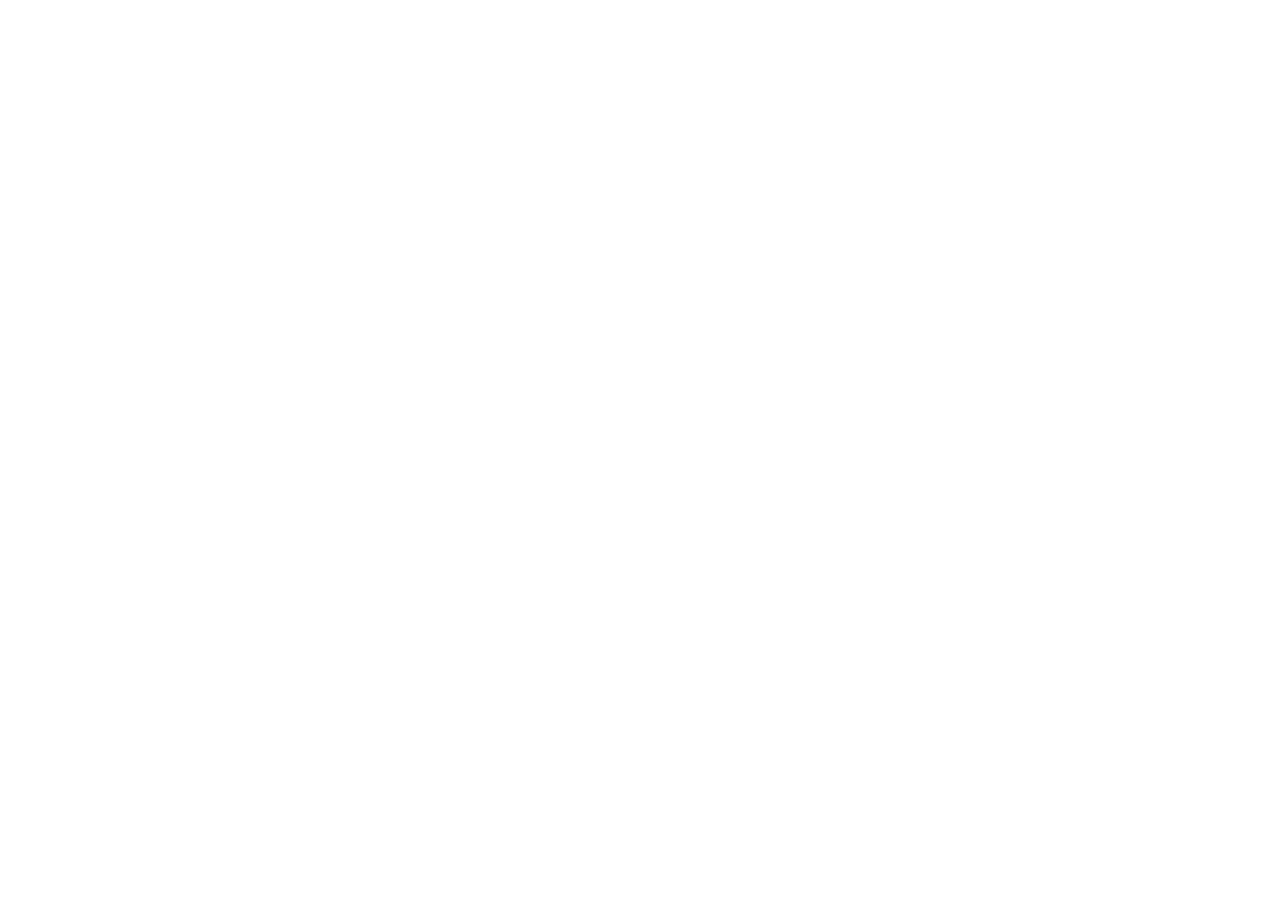
==== index.html @ 03cedf48 "Fix surname case" ====
<html>
  <head>
    <title>delabanda.com</title>
    <meta http-equiv="refresh" content="0; URL=https://www.linkedin.com/in/pilardelabanda/" />
  </head>
  <body>
    <a href="https://www.linkedin.com/in/pilardelabanda/">Pilar de la Banda @ LinkedIn</a>
  </body>
</html>
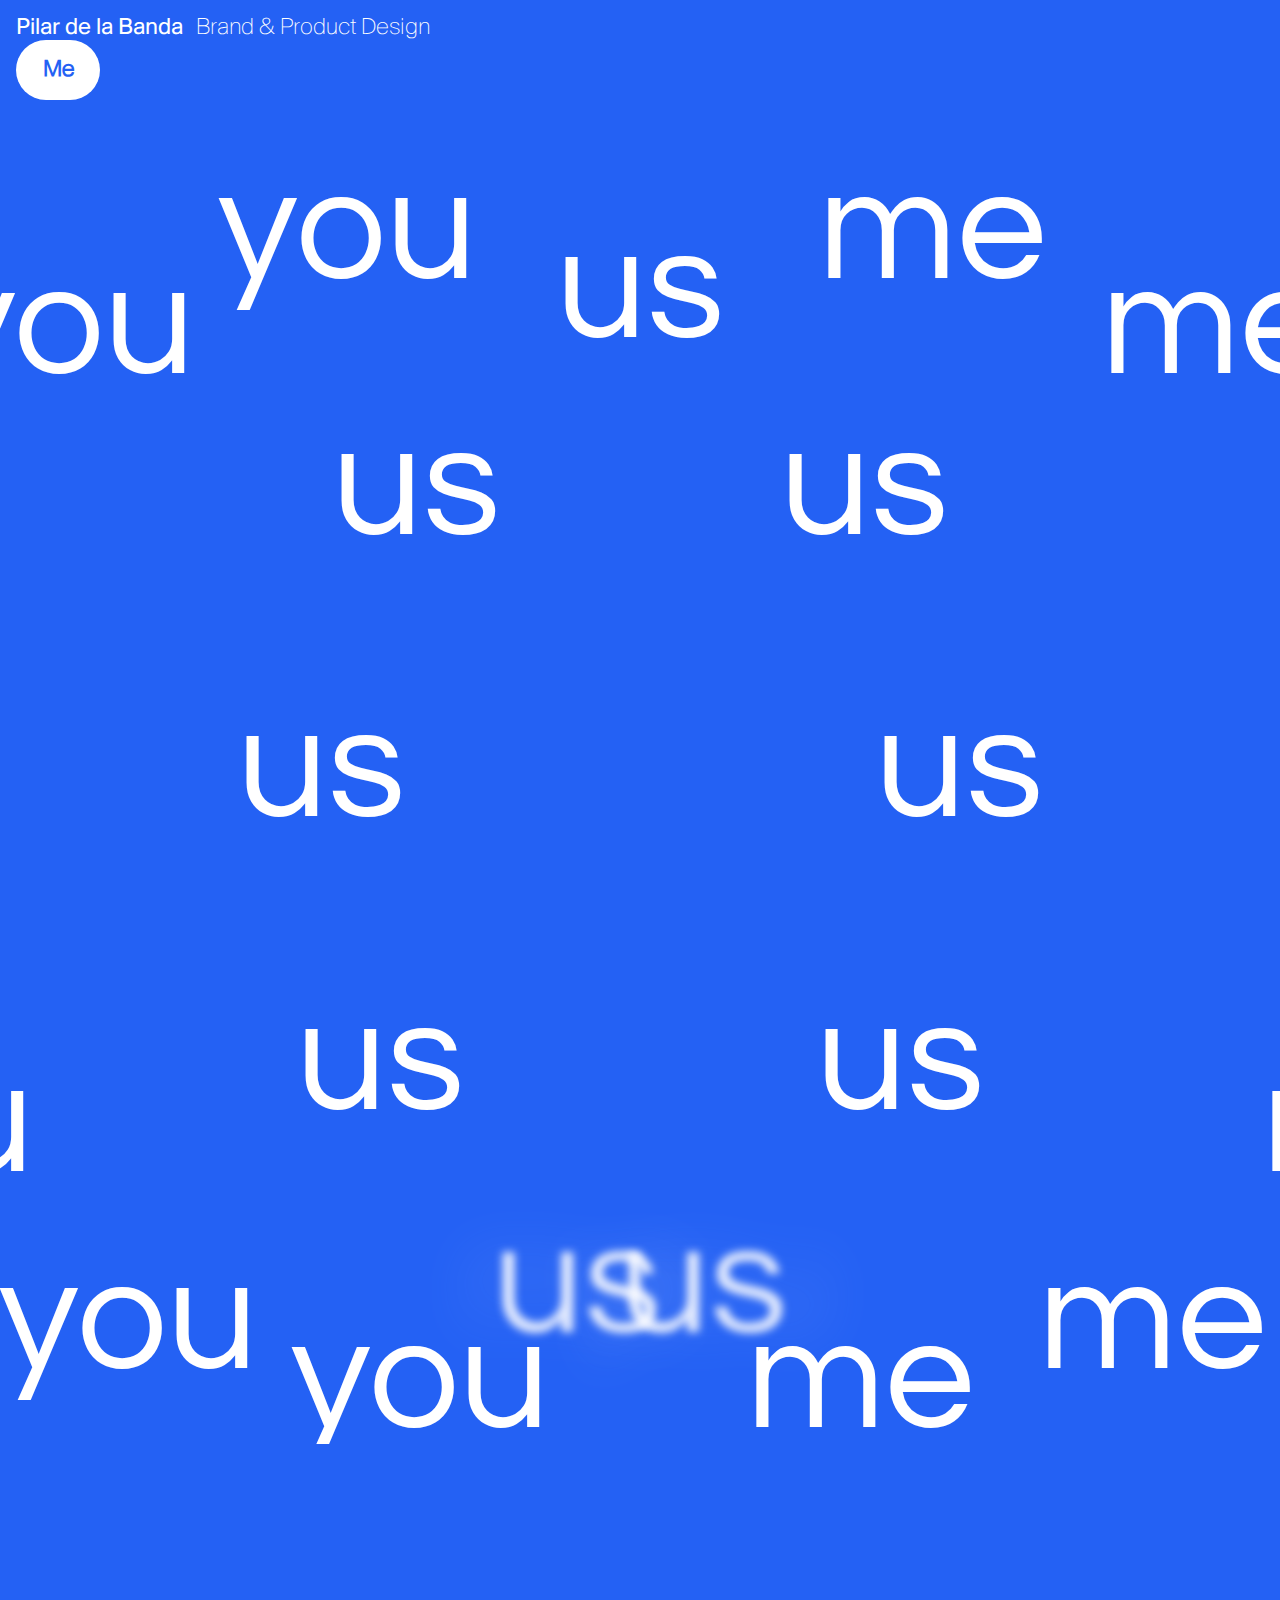
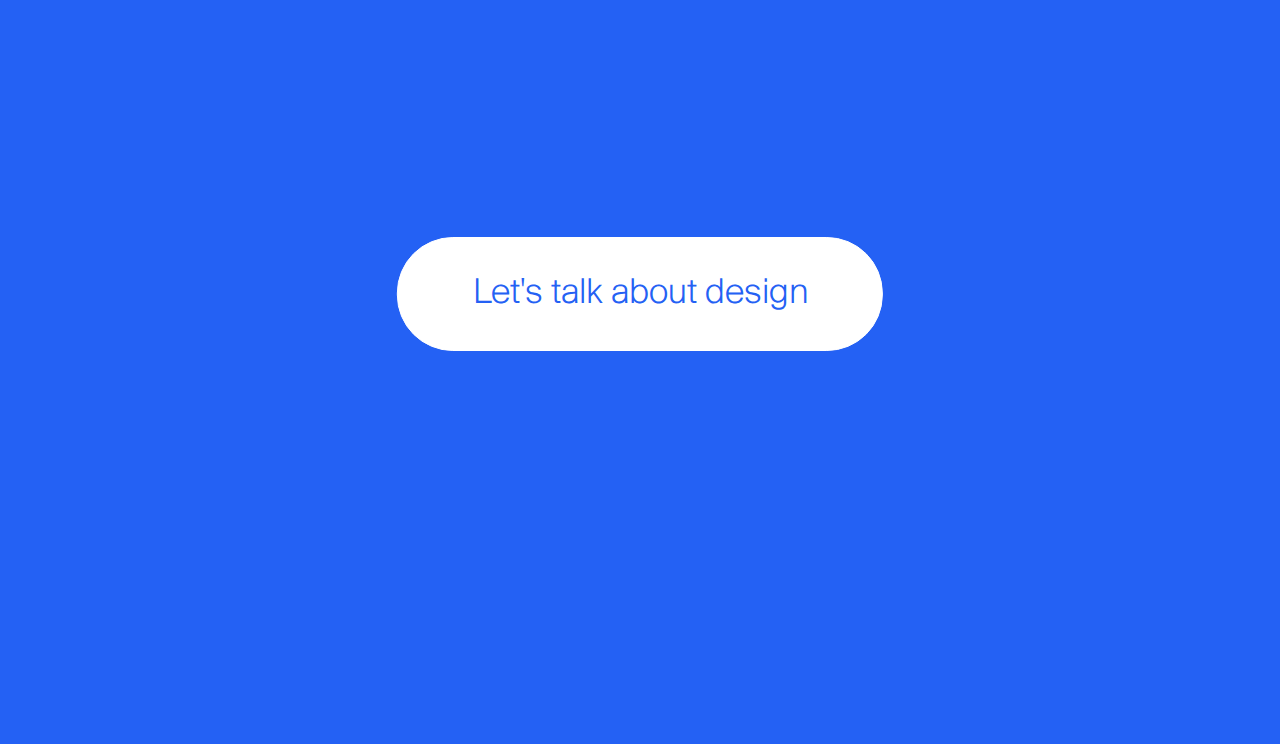
==== commit a6e43893: "Publish website" ====
--- a/index.html
+++ b/index.html
@@ -1,9 +1,41 @@
-<html>
-  <head>
-    <title>delabanda.com</title>
-    <meta http-equiv="refresh" content="0; URL=https://www.linkedin.com/in/pilardelabanda/" />
-  </head>
-  <body>
-    <a href="https://www.linkedin.com/in/pilardelabanda/">Pilar de la Banda @ LinkedIn</a>
-  </body>
-</html>
+<!doctype html>
+<html lang="en">
+    <head>
+        <title>Pilar de la Banda</title>
+        <meta charset="utf-8">
+        <meta http-equiv="X-UA-Compatible" content="IE=edge">
+        <meta name="viewport" content="width=device-width, initial-scale=1, maximum-scale=1, user-scalable=no">
+        <script
+            src="https://code.jquery.com/jquery-3.6.0.min.js"
+            integrity="sha256-/xUj+3OJU5yExlq6GSYGSHk7tPXikynS7ogEvDej/m4="
+            crossorigin="anonymous"></script>
+        <link href="https://cdn.jsdelivr.net/npm/bootstrap@5.2.0-beta1/dist/css/bootstrap.min.css" rel="stylesheet" integrity="sha384-0evHe/X+R7YkIZDRvuzKMRqM+OrBnVFBL6DOitfPri4tjfHxaWutUpFmBp4vmVor" crossorigin="anonymous">
+        <script src="https://cdn.jsdelivr.net/npm/bootstrap@5.2.0-beta1/dist/js/bootstrap.bundle.min.js" integrity="sha384-pprn3073KE6tl6bjs2QrFaJGz5/SUsLqktiwsUTF55Jfv3qYSDhgCecCxMW52nD2" crossorigin="anonymous"></script>
+        <script src="script.js"></script>
+        <link rel="stylesheet" type="text/css" href="fonts.css">
+        <link rel="stylesheet" type="text/css" href="styles.css">
+    </head>
+    <body class="home">
+        <div id="header_container" class="container-fluid">
+            <div class="header row justify-content-between align-items-center">
+                <div class="col-9 text-start">
+                    <span class="name">Pilar de la Banda</span>
+                    <span class="title">Brand & Product Design</span>
+                </div>
+                <div class="col-3 text-end">
+                    <a href="about.html">
+                        <span class="me-nav-circle">Me</span>
+                    </a>
+                </div>
+            </div>
+        </div>
+        <div id="youmeus_container" class="tr-med">
+            <div id="youmeus"></div>
+        </div>
+        <div class="container-fluid">
+            <div id="footer">
+                <div class="abs-centered"><a id="letstalk" href="https://www.linkedin.com/in/pilardelabanda/">Let's talk about design</a></div>
+            </div>
+        </div>
+    </body>
+</html>--- a/fonts.css
+++ b/fonts.css
@@ -0,0 +1,79 @@
+@font-face {
+    font-family: "SuisseBPIntl-AntiqueItalic";
+    src: url("fonts/Suisse BP Int'l Antique Italic.woff");
+}
+
+@font-face {
+    font-family: "SuisseBPIntl-Antique";
+    src: url("fonts/Suisse BP Int'l Antique.woff");
+}
+
+@font-face {
+    font-family: "SuisseBPIntl-BlackItalic";
+    src: url("fonts/Suisse BP Int'l Black Italic.woff");
+}
+
+@font-face {
+    font-family: "SuisseBPIntl-Black";
+    src: url("fonts/Suisse BP Int'l Black.woff");
+}
+
+@font-face {
+    font-family: "SuisseBPIntl-BoldItalic";
+    src: url("fonts/Suisse BP Int'l Bold Italic.woff");
+}
+
+@font-face {
+    font-family: "SuisseBPIntl-Bold";
+    src: url("fonts/Suisse BP Int'l Bold.woff");
+}
+
+@font-face {
+    font-family: "SuisseBPIntl-LightItalic";
+    src: url("fonts/Suisse BP Int'l Light Italic.woff");
+}
+
+@font-face {
+    font-family: "SuisseBPIntl-Light";
+    src: url("fonts/Suisse BP Int'l Light.woff");
+}
+
+@font-face {
+    font-family: "SuisseBPIntl-MediumItalic";
+    src: url("fonts/Suisse BP Int'l Medium Italic.woff");
+}
+
+@font-face {
+    font-family: "SuisseBPIntl-Medium";
+    src: url("fonts/Suisse BP Int'l Medium.woff");
+}
+
+@font-face {
+    font-family: "SuisseBPIntl-RegularItalic";
+    src: url("fonts/Suisse BP Int'l Regular Italic.woff");
+}
+
+@font-face {
+    font-family: "SuisseBPIntl-Regular";
+    src: url("fonts/Suisse BP Int'l Regular.woff");
+}
+
+@font-face {
+    font-family: "SuisseBPIntl-ThinItalic";
+    src: url("fonts/Suisse BP Int'l Thin Italic.woff");
+}
+
+@font-face {
+    font-family: "SuisseBPIntl-Thin";
+    src: url("fonts/Suisse BP Int'l Thin.woff");
+}
+
+@font-face {
+    font-family: "SuisseBPIntl-UltraLightItalic";
+    src: url("fonts/Suisse BP Int'l UltraLight Italic.woff");
+}
+
+@font-face {
+    font-family: "SuisseBPIntl-UltraLight";
+    src: url("fonts/Suisse BP Int'l UltraLight.woff");
+}--- a/styles.css
+++ b/styles.css
@@ -0,0 +1,304 @@
+@import url('https://fonts.googleapis.com/css2?family=Questrial&display=swap');
+
+:root {
+  --home-bg: #2461F4;
+  --about-bg: #212121;
+}
+
+body {
+  margin: 0;
+  font-size: 16px;
+  font-weight: 400;
+  font-family: "SuisseBPIntl-Regular", sans-serif;
+
+  cursor: url(./cursor_2x.png), auto;
+  cursor: -webkit-image-set(
+        url(./cursor_1x.png) 1x,
+        url(./cursor_2x.png) 2x
+      ), auto;
+}
+
+body.home {
+  background-color: var(--home-bg);
+  color: white;
+}
+
+.abs-float {
+  position: fixed;
+  top: 0px;
+  left: 0px;
+  z-index: 1;
+}
+
+.tr-med {
+  transition: 500ms;
+}
+
+.op-0 {
+  opacity: 0;
+}
+
+.header {
+  font-size: 24px;
+  padding: 1rem 1rem 4rem 1rem;
+}
+
+.about .header .name, .about .header .title {
+  display: none;
+}
+
+.header .name {
+  font-family: "SuisseBPIntl-Regular", sans-serif;
+  white-space: nowrap;
+  margin-right: 0.5rem;
+}
+
+.header .title {
+  font-family: "SuisseBPIntl-Thin", sans-serif;
+  white-space: nowrap;
+}
+
+.me-nav-circle {
+  --size: 2.5em;
+
+  display: inline-block;
+  min-width: var(--size);
+  height: var(--size);
+  line-height: var(--size);
+  border-radius: var(--size);
+  text-align: center;
+  background-color: white;
+  color: var(--home-bg);;
+  padding: 0 0.5em;
+  font-family: "SuisseBPIntl-Light", sans-serif;
+  font-weight: bold;
+  transition: 0.25s;
+}
+
+.home .me-nav-circle:hover {
+  color: white;
+  background-color: var(--about-bg);
+}
+
+.home .abs-float .me-nav-circle {
+  background-color: var(--home-bg);
+  color: white;
+  border: 1px solid white;
+}
+
+.home .abs-float .me-nav-circle:hover {
+  color: white;
+  border: 1px solid var(--home-bg);
+  background-color: var(--about-bg);
+}
+
+.about .me-nav-circle {
+  color: white;
+  background-color: var(--home-bg);
+}
+
+.about .me-nav-circle:hover {
+  color: var(--home-bg);
+  background-color: white;
+}
+
+@media (max-width: 768px) {
+  .about .header .name, .about .header .title {
+    display: block;
+  }
+
+  .header .name, .header .title {
+    display: block;
+  }
+
+  .header {
+    font-size: 20px;
+  }
+}
+
+#youmeus {
+  font-family: 'Questrial', sans-serif;
+  display: block;
+  position: relative;
+  width: 100%;
+  height: 100vw;
+  font-size: 8vw;
+  font-family: Questrial;
+  margin: 0;
+  overflow-x: hidden;
+  overflow-y: hidden;
+}
+
+#youmeus.vertical {
+  height: 100vh;
+  font-size: 6vh;
+}
+
+@media (min-width: 1200px) {
+  #youmeus {
+    font-size: 120pt;
+  }
+}
+
+.abs-centered {
+  position: absolute;
+  top: 50%;
+  left: 50%;
+
+  transform: translate(-50%, -50%);
+  text-align: center;
+}
+
+#footer {
+  position: relative;
+  width: 100%;
+  height: 100vh;
+}
+
+a {
+  text-decoration: none;
+}
+
+#letstalk {
+  display: inline-block;
+  height: 3em;
+  line-height: 3em;
+  border-radius: 1.5em;
+  font-size: 16pt;
+  text-align: center;
+  cursor: pointer;
+  padding: 0 2em;
+  white-space: nowrap;
+  font-family: "SuisseBPIntl-Light", sans-serif;
+  transition: 0.25s;
+}
+
+@media (min-width: 768px) {
+  #letstalk {
+    font-size: 3vw;
+  }
+}
+
+@media (min-width: 1200px) {
+  #letstalk {
+    font-size: 28pt;
+  }
+}
+
+#letstalk {
+  background-color: white;
+  border: 1px solid white;
+  color: var(--home-bg);
+}
+
+#letstalk:hover {
+  color: white;
+  border: 1px solid var(--home-bg);
+  background-color: var(--about-bg);
+}
+
+body.about {
+  color: white;
+  background-color: var(--about-bg);
+}
+
+@media (min-width: 768px) {
+  .about .header {
+    position: absolute;
+    top: 0;
+    width: 100%;
+  }
+}
+
+.about a {
+  color: white;
+}
+.about a:hover {
+  color: #2461F4;
+}
+
+.about-container {
+  min-height: calc(100vh - 40pt);
+  font-weight: 100;
+  font-family: "SuisseBPIntl-Thin", sans-serif;
+  font-size: 26px;
+  position: relative;
+  padding: 0 1rem 1rem 1rem;
+}
+
+.about-container .text div {
+  margin-bottom: 1em;
+}
+
+@media (min-width: 768px) {
+  .about-container {
+    margin-top: 1rem;
+    max-width: 80vw;
+    padding: 1rem;
+  }
+}
+
+@media (min-width: 1024px) {
+  .about-container {
+    max-width: 70vw;
+    font-size: 32px;
+  }
+}
+
+@media (min-width: 1600px) {
+  .about-container {
+    width: 1200px;
+    font-size: 36px;
+  }
+}
+
+.about ul.links {
+  display: inline;
+  list-style-type: none;
+  margin: 0;
+  padding: 0;
+}
+
+.about .links li {
+ display: inline-block;
+}
+
+.about .text  .links li:not(:last-child)::after {
+  content: " / ";
+}
+
+.contact {
+  align-self: flex-end;
+}
+
+@media (min-width: 768px) {
+  .about .contact .links li + li {
+    margin-left: 1em;
+  }
+}
+
+@media (max-width: 768px) {
+  .about .contact ul.links {
+    display: block;
+    list-style-type: none;
+    margin: 0;
+    padding: 0;
+  }
+
+  .about .contact .links li {
+    display: block;
+  }
+}
+
+small.debug {
+  font-size: 12px;
+  position: relative;
+}
+
+.left small.debug  {
+  top: 10px;
+}
+
+.right small.debug {
+  top: 25px;
+}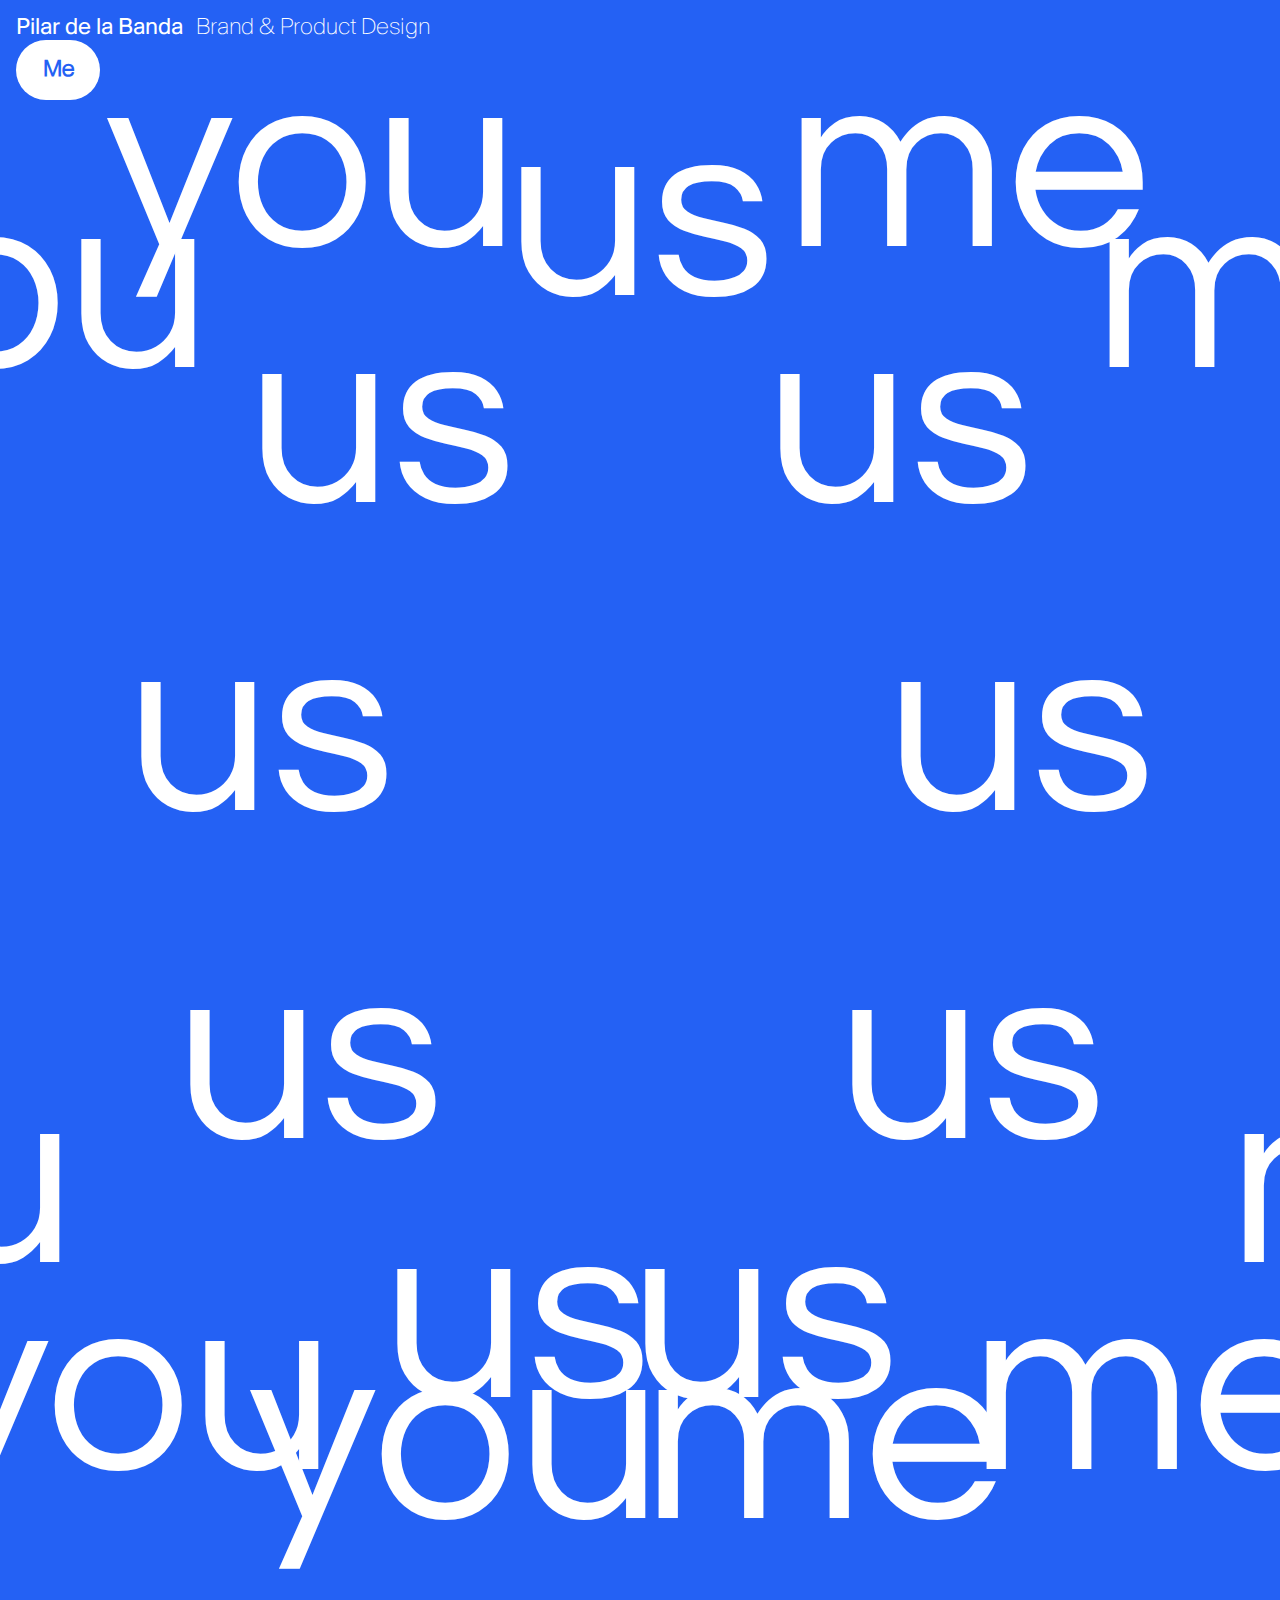
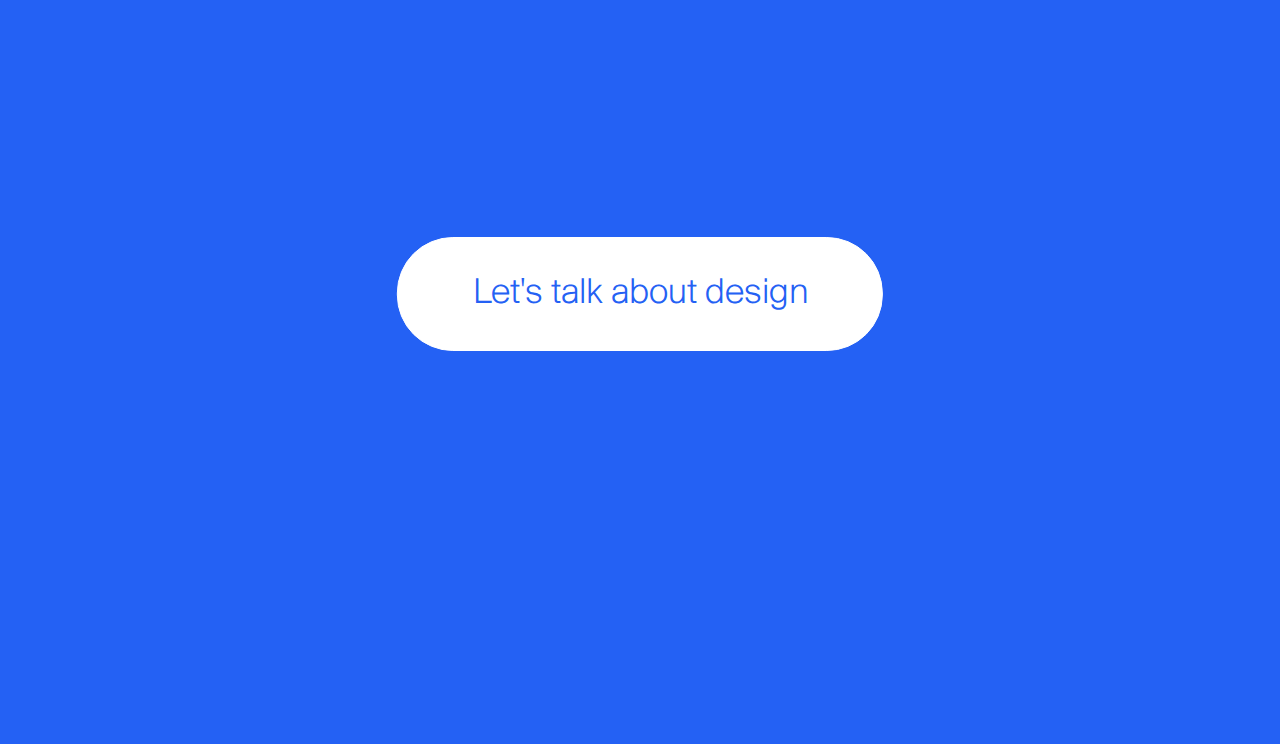
==== commit 2f7fc683: "Remove datacenturion.io tracking" ====
--- a/index.html
+++ b/index.html
@@ -34,8 +34,8 @@
         </div>
         <div class="container-fluid">
             <div id="footer">
-                <div class="abs-centered"><a id="letstalk" href="https://www.linkedin.com/in/pilardelabanda/">Let's talk about design</a></div>
+                <div class="abs-centered"><a id="letstalk" href="https://portfolio.delabanda.com">Let's talk about design</a></div>
             </div>
         </div>
     </body>
-</html>+</html>
--- a/styles.css
+++ b/styles.css
@@ -1,9 +1,23 @@
 @import url('https://fonts.googleapis.com/css2?family=Questrial&display=swap');
 
+
+/******************************************
+*
+* Vars 
+*
+******************************************/
+
 :root {
-  --home-bg: #2461F4;
-  --about-bg: #212121;
-}
+  --blue: #2461F4;
+  --dark: #212121;
+}
+
+
+/******************************************
+*
+* General 
+*
+******************************************/
 
 body {
   margin: 0;
@@ -12,39 +26,21 @@
   font-family: "SuisseBPIntl-Regular", sans-serif;
 
   cursor: url(./cursor_2x.png), auto;
-  cursor: -webkit-image-set(
-        url(./cursor_1x.png) 1x,
-        url(./cursor_2x.png) 2x
-      ), auto;
-}
-
-body.home {
-  background-color: var(--home-bg);
-  color: white;
-}
-
-.abs-float {
-  position: fixed;
-  top: 0px;
-  left: 0px;
-  z-index: 1;
-}
-
-.tr-med {
-  transition: 500ms;
-}
-
-.op-0 {
-  opacity: 0;
-}
+  cursor: -webkit-image-set(url(./cursor_1x.png) 1x,
+      url(./cursor_2x.png) 2x), auto;
+  overflow-x: hidden;
+}
+
+/******************************************
+*
+* Header 
+*
+******************************************/
+
 
 .header {
   font-size: 24px;
   padding: 1rem 1rem 4rem 1rem;
-}
-
-.about .header .name, .about .header .title {
-  display: none;
 }
 
 .header .name {
@@ -68,46 +64,53 @@
   border-radius: var(--size);
   text-align: center;
   background-color: white;
-  color: var(--home-bg);;
+  color: var(--blue);
   padding: 0 0.5em;
   font-family: "SuisseBPIntl-Light", sans-serif;
   font-weight: bold;
   transition: 0.25s;
+  position: relative;
+  z-index: 100;
 }
 
 .home .me-nav-circle:hover {
   color: white;
-  background-color: var(--about-bg);
+  background-color: var(--dark);
 }
 
 .home .abs-float .me-nav-circle {
-  background-color: var(--home-bg);
+  background-color: var(--blue);
   color: white;
   border: 1px solid white;
 }
 
 .home .abs-float .me-nav-circle:hover {
   color: white;
-  border: 1px solid var(--home-bg);
-  background-color: var(--about-bg);
+  border: 1px solid var(--blue);
+  background-color: var(--dark);
 }
 
 .about .me-nav-circle {
   color: white;
-  background-color: var(--home-bg);
+  background-color: var(--blue);
 }
 
 .about .me-nav-circle:hover {
-  color: var(--home-bg);
+  color: var(--blue);
   background-color: white;
 }
 
+.about .header .title {
+  opacity: 0;
+}
+
 @media (max-width: 768px) {
-  .about .header .name, .about .header .title {
-    display: block;
-  }
-
-  .header .name, .header .title {
+  .about .header .title {
+    opacity: 1;
+  }
+
+  .header .name,
+  .header .title {
     display: block;
   }
 
@@ -115,6 +118,24 @@
     font-size: 20px;
   }
 }
+
+@media (min-width: 768px) {
+  .about .header {
+    padding: 1rem 1rem 1rem 1rem;
+  }
+}
+
+/******************************************
+*
+* Home 
+*
+******************************************/
+
+body.home {
+  background-color: var(--blue);
+  color: white;
+}
+
 
 #youmeus {
   font-family: 'Questrial', sans-serif;
@@ -122,31 +143,29 @@
   position: relative;
   width: 100%;
   height: 100vw;
-  font-size: 8vw;
+  font-size: 20vw;
   font-family: Questrial;
   margin: 0;
-  overflow-x: hidden;
-  overflow-y: hidden;
+  overflow-x: visible;
+  overflow-y: visible;
 }
 
 #youmeus.vertical {
   height: 100vh;
-  font-size: 6vh;
+  font-size: 30vw;
+}
+
+@media (min-width: 1000px) {
+  #youmeus.vertical {
+    height: 100vh;
+    font-size: 25vw;
+  }
 }
 
 @media (min-width: 1200px) {
   #youmeus {
-    font-size: 120pt;
-  }
-}
-
-.abs-centered {
-  position: absolute;
-  top: 50%;
-  left: 50%;
-
-  transform: translate(-50%, -50%);
-  text-align: center;
+    font-size: 20vw;
+  }
 }
 
 #footer {
@@ -188,83 +207,116 @@
 #letstalk {
   background-color: white;
   border: 1px solid white;
-  color: var(--home-bg);
+  color: var(--blue);
 }
 
 #letstalk:hover {
   color: white;
-  border: 1px solid var(--home-bg);
-  background-color: var(--about-bg);
-}
+  border: 1px solid var(--blue);
+  background-color: var(--dark);
+}
+
+/******************************************
+*
+* About 
+*
+******************************************/
 
 body.about {
   color: white;
-  background-color: var(--about-bg);
-}
-
-@media (min-width: 768px) {
-  .about .header {
-    position: absolute;
-    top: 0;
-    width: 100%;
-  }
+  background-color: var(--dark);
 }
 
 .about a {
   color: white;
 }
+
 .about a:hover {
   color: #2461F4;
 }
 
 .about-container {
-  min-height: calc(100vh - 40pt);
+  min-height: calc(100vh - 100px);
   font-weight: 100;
   font-family: "SuisseBPIntl-Thin", sans-serif;
-  font-size: 26px;
+  font-size: 32px;
+  line-height: 1.1em;
   position: relative;
   padding: 0 1rem 1rem 1rem;
 }
 
+.about .text, .about .skills {
+  margin-bottom: 1em;
+}
+
 .about-container .text div {
   margin-bottom: 1em;
 }
 
 @media (min-width: 768px) {
-  .about-container {
-    margin-top: 1rem;
-    max-width: 80vw;
-    padding: 1rem;
+  .about-container .text {
+    width: 80vw;
   }
 }
 
 @media (min-width: 1024px) {
   .about-container {
-    max-width: 70vw;
-    font-size: 32px;
+    font-size: 36px;
+  }
+
+  .about-container .text {
+    width: 70vw;
   }
 }
 
 @media (min-width: 1600px) {
   .about-container {
-    width: 1200px;
-    font-size: 36px;
-  }
-}
-
-.about ul.links {
-  display: inline;
+    font-size: 46px;
+  }
+
+  .about-container .text {
+    width: 1100px;
+  }
+}
+
+.text-skills {
+  display: flex;
+  flex-direction: row;
+  flex-wrap: nowrap;
+  justify-content: space-between;
+  margin-bottom: 1em;
+}
+
+@media (max-width: 768px) {
+  .text-skills {
+    flex-direction: column;
+    justify-content: flex-start;
+  }
+  .about .text-skills .skills {
+    width: 100%;
+  }
+}
+
+.text-skills .skills {
+  width: 25%;
+  max-width: 450px;
+  font-size: 0.6em;
+  line-height: 1.2em;
+  white-space: nowrap;
+}
+
+.about ul {
   list-style-type: none;
   margin: 0;
   padding: 0;
 }
 
+.about ul.links {
+  display: inline;
+}
+
 .about .links li {
- display: inline-block;
-}
-
-.about .text  .links li:not(:last-child)::after {
-  content: " / ";
+  display: inline-block;
 }
 
 .contact {
@@ -272,7 +324,7 @@
 }
 
 @media (min-width: 768px) {
-  .about .contact .links li + li {
+  .about .contact .links li+li {
     margin-left: 1em;
   }
 }
@@ -280,14 +332,97 @@
 @media (max-width: 768px) {
   .about .contact ul.links {
     display: block;
-    list-style-type: none;
-    margin: 0;
-    padding: 0;
   }
 
   .about .contact .links li {
     display: block;
   }
+}
+
+
+/******************************************
+*
+* About / Preview 
+*
+******************************************/
+
+@media (min-width: 1024px) {
+  .about .preview {
+    display: block !important;
+  }
+
+  .previewable {
+    color: var(--blue);
+  }
+
+  .previewable:hover {
+    color: white;
+  }
+}
+
+.about .preview {
+  display: none;
+
+  z-index: -1;
+  position: absolute;
+  bottom: 0%;
+  transition: 1s;
+
+  right: -5vw;
+  opacity: 0;
+}
+
+.about .preview.active {
+  opacity: 1;
+}
+
+.about .preview .content {
+  transition: 1s;
+  transform: scale(0.9);
+  height: 60vh;
+  padding: 1rem;
+}
+
+.about .preview .content video {
+  height: 100%;
+}
+
+.about .preview.active {
+  right: 0vw;
+}
+
+.about .preview.active .content {
+  transform: scale(1);
+}
+
+/******************************************
+*
+* Utils 
+*
+******************************************/
+
+.abs-centered {
+  position: absolute;
+  top: 50%;
+  left: 50%;
+
+  transform: translate(-50%, -50%);
+  text-align: center;
+}
+
+.abs-float {
+  position: fixed;
+  top: 0px;
+  left: 0px;
+  z-index: 1;
+}
+
+.tr-med {
+  transition: 500ms;
+}
+
+.op-0 {
+  opacity: 0;
 }
 
 small.debug {
@@ -295,7 +430,7 @@
   position: relative;
 }
 
-.left small.debug  {
+.left small.debug {
   top: 10px;
 }
 
